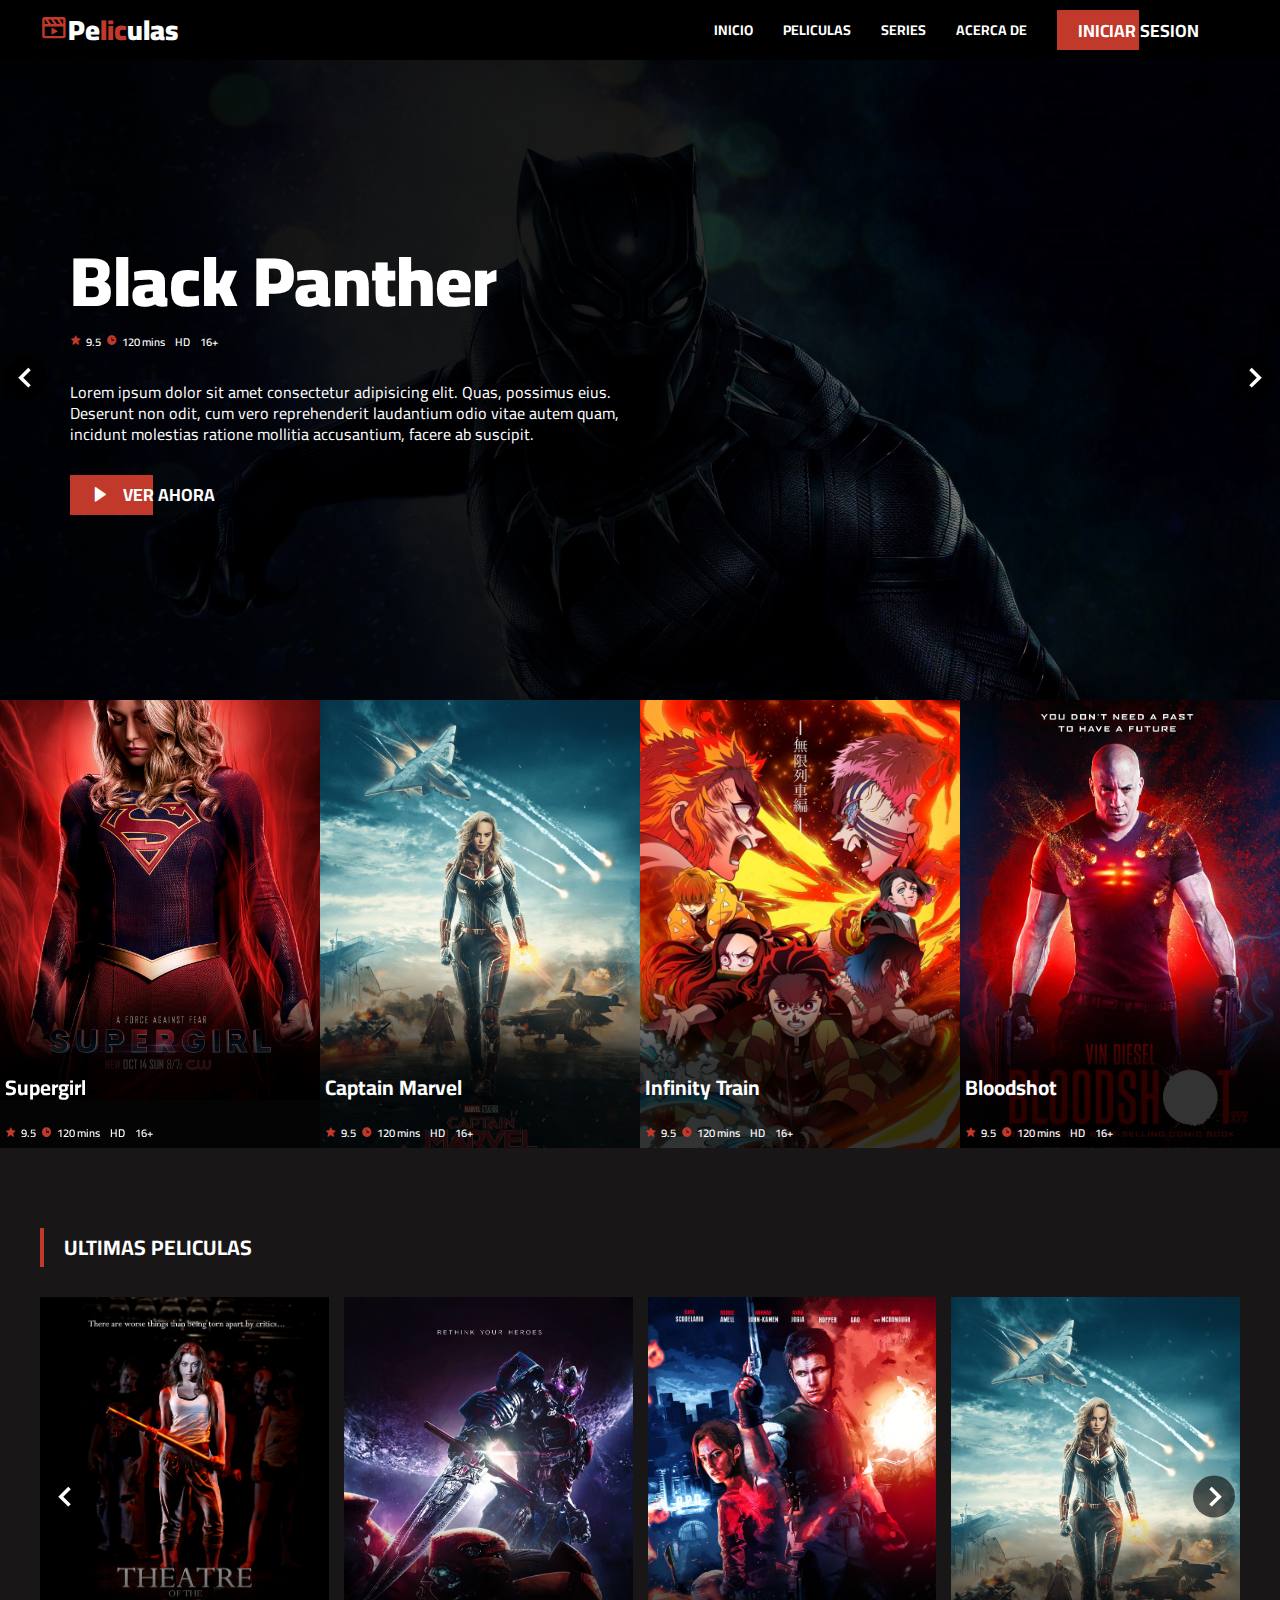
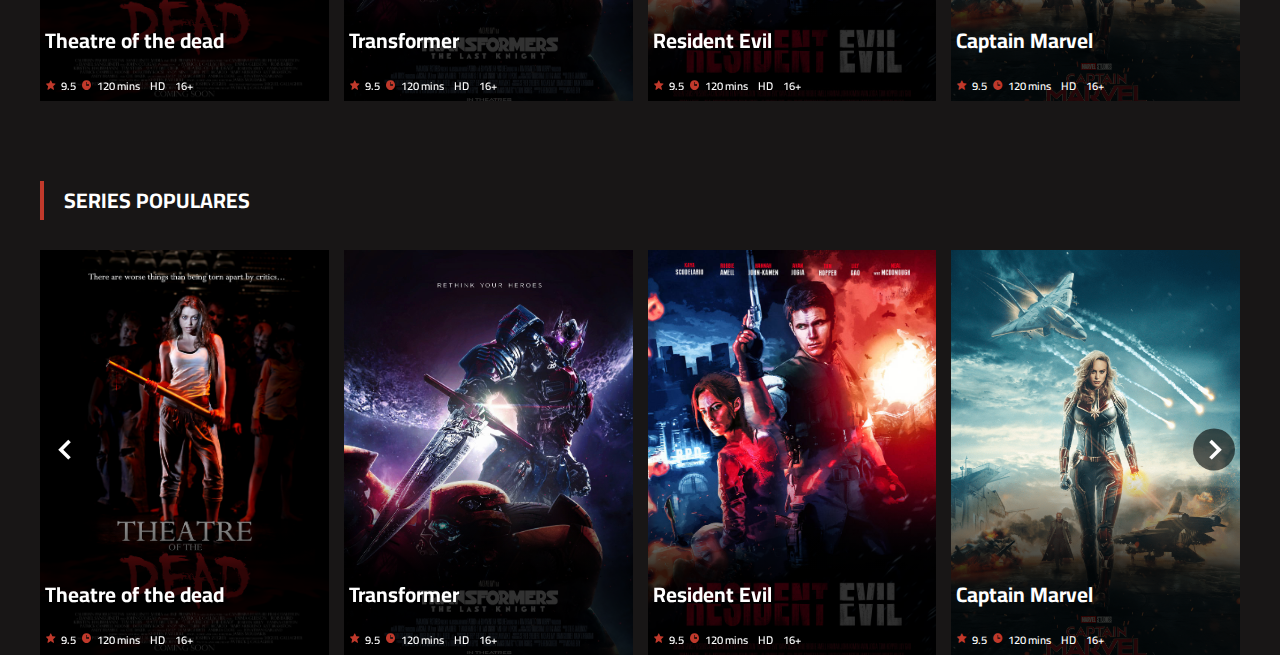
==== index.html @ f240a7e7 "Add files via upload" ====
<!DOCTYPE html>
<html lang="en">

<head>
    <meta charset="UTF-8">
    <meta http-equiv="X-UA-Compatible" content="IE=edge">
    <meta name="viewport" content="width=device-width, initial-scale=1.0">
    <title>
        Peliculas
    </title>
    <!-- GOOGLE FONTS -->
    <link rel="preconnect" href="https://fonts.gstatic.com">
    <link href="https://fonts.googleapis.com/css2?family=Cairo:wght@200;300;400;600;700;900&display=swap"
        rel="stylesheet">
    <!-- OWL CAROUSEL -->
    <link rel="stylesheet" href="https://cdnjs.cloudflare.com/ajax/libs/OwlCarousel2/2.3.4/assets/owl.carousel.min.css"
        integrity="sha512-tS3S5qG0BlhnQROyJXvNjeEM4UpMXHrQfTGmbQ1gKmelCxlSEBUaxhRBj/EFTzpbP4RVSrpEikbmdJobCvhE3g=="
        crossorigin="anonymous" />
    <!-- BOX ICONS -->
    <link href='https://unpkg.com/boxicons@2.0.7/css/boxicons.min.css' rel='stylesheet'>
    <!-- APP CSS -->
    <link rel="stylesheet" href="./css/grid.css">
    <link rel="stylesheet" href="./css/app.css">
</head>

<body>

    <!-- NAV -->
    <div class="nav-wrapper">
        <div class="container">
            <div class="nav">
                <a href="#" class="logo">
                    <i class='bx bx-movie-play bx-tada main-color'></i>Pe<span class="main-color">lic</span>ulas
                </a>
                <ul class="nav-menu" id="nav-menu">
                    <li><a href="#">Inicio</a></li>
                    <li><a href="#">Peliculas</a></li>
                    <li><a href="#">Series</a></li>
                    <li><a href="#">Acerca de</a></li>
                    <li>
                        <a href="./main.html" class="btn btn-hover">
                            <span>Iniciar sesion</span>
                        </a>
                    </li>
                </ul>
                <!-- MOBILE MENU TOGGLE -->
                <div class="hamburger-menu" id="hamburger-menu">
                    <div class="hamburger"></div>
                </div>
            </div>
        </div>
    </div>
    <!-- END NAV -->

    <!-- HERO SECTION -->
    <div class="hero-section">
        <!-- HERO SLIDE -->
        <div class="hero-slide">
            <div class="owl-carousel carousel-nav-center" id="hero-carousel">
                <!-- SLIDE ITEM -->
                <div class="hero-slide-item">
                    <img src="./images/black-banner.png" alt="">
                    <div class="overlay"></div>
                    <div class="hero-slide-item-content">
                        <div class="item-content-wraper">
                            <div class="item-content-title top-down">
                                Black Panther
                            </div>
                            <div class="movie-infos top-down delay-2">
                                <div class="movie-info">
                                    <i class="bx bxs-star"></i>
                                    <span>9.5</span>
                                </div>
                                <div class="movie-info">
                                    <i class="bx bxs-time"></i>
                                    <span>120 mins</span>
                                </div>
                                <div class="movie-info">
                                    <span>HD</span>
                                </div>
                                <div class="movie-info">
                                    <span>16+</span>
                                </div>
                            </div>
                            <div class="item-content-description top-down delay-4">
                                Lorem ipsum dolor sit amet consectetur adipisicing elit. Quas, possimus eius. Deserunt
                                non odit, cum vero reprehenderit laudantium odio vitae autem quam, incidunt molestias
                                ratione mollitia accusantium, facere ab suscipit.
                            </div>
                            <div class="item-action top-down delay-6">
                                <a href="#" class="btn btn-hover">
                                    <i class="bx bxs-right-arrow"></i>
                                    <span>Ver ahora</span>
                                </a>
                            </div>
                        </div>
                    </div>
                </div>
                <!-- END SLIDE ITEM -->
                <!-- SLIDE ITEM -->
                <div class="hero-slide-item">
                    <img src="./images/supergirl-banner.jpg" alt="">
                    <div class="overlay"></div>
                    <div class="hero-slide-item-content">
                        <div class="item-content-wraper">
                            <div class="item-content-title top-down">
                                Supergirl
                            </div>
                            <div class="movie-infos top-down delay-2">
                                <div class="movie-info">
                                    <i class="bx bxs-star"></i>
                                    <span>9.5</span>
                                </div>
                                <div class="movie-info">
                                    <i class="bx bxs-time"></i>
                                    <span>120 mins</span>
                                </div>
                                <div class="movie-info">
                                    <span>HD</span>
                                </div>
                                <div class="movie-info">
                                    <span>16+</span>
                                </div>
                            </div>
                            <div class="item-content-description top-down delay-4">
                                Lorem ipsum dolor sit amet consectetur adipisicing elit. Quas, possimus eius. Deserunt
                                non odit, cum vero reprehenderit laudantium odio vitae autem quam, incidunt molestias
                                ratione mollitia accusantium, facere ab suscipit.
                            </div>
                            <div class="item-action top-down delay-6">
                                <a href="#" class="btn btn-hover">
                                    <i class="bx bxs-right-arrow"></i>
                                    <span>Watch now</span>
                                </a>
                            </div>
                        </div>
                    </div>
                </div>
                <!-- END SLIDE ITEM -->
                <!-- SLIDE ITEM -->
                <div class="hero-slide-item">
                    <img src="./images/wanda-banner.jpg" alt="">
                    <div class="overlay"></div>
                    <div class="hero-slide-item-content">
                        <div class="item-content-wraper">
                            <div class="item-content-title top-down">
                                Wanda Vision
                            </div>
                            <div class="movie-infos top-down delay-2">
                                <div class="movie-info">
                                    <i class="bx bxs-star"></i>
                                    <span>9.5</span>
                                </div>
                                <div class="movie-info">
                                    <i class="bx bxs-time"></i>
                                    <span>120 mins</span>
                                </div>
                                <div class="movie-info">
                                    <span>HD</span>
                                </div>
                                <div class="movie-info">
                                    <span>16+</span>
                                </div>
                            </div>
                            <div class="item-content-description top-down delay-4">
                                Lorem ipsum dolor sit amet consectetur adipisicing elit. Quas, possimus eius. Deserunt
                                non odit, cum vero reprehenderit laudantium odio vitae autem quam, incidunt molestias
                                ratione mollitia accusantium, facere ab suscipit.
                            </div>
                            <div class="item-action top-down delay-6">
                                <a href="#" class="btn btn-hover">
                                    <i class="bx bxs-right-arrow"></i>
                                    <span>Watch now</span>
                                </a>
                            </div>
                        </div>
                    </div>
                </div>
                <!-- END SLIDE ITEM -->
            </div>
        </div>
        <!-- END HERO SLIDE -->
        <!-- TOP MOVIES SLIDE -->
        <div class="top-movies-slide">
            <div class="owl-carousel" id="top-movies-slide">
                <!-- MOVIE ITEM -->
                <div class="movie-item">
                    <img src="./images/series/supergirl.jpg" alt="">
                    <div class="movie-item-content">
                        <div class="movie-item-title">
                            Supergirl
                        </div>
                        <div class="movie-infos">
                            <div class="movie-info">
                                <i class="bx bxs-star"></i>
                                <span>9.5</span>
                            </div>
                            <div class="movie-info">
                                <i class="bx bxs-time"></i>
                                <span>120 mins</span>
                            </div>
                            <div class="movie-info">
                                <span>HD</span>
                            </div>
                            <div class="movie-info">
                                <span>16+</span>
                            </div>
                        </div>
                    </div>
                </div>
                <!-- END MOVIE ITEM -->
                <!-- MOVIE ITEM -->
                <div class="movie-item">
                    <img src="./images/movies/captain-marvel.png" alt="">
                    <div class="movie-item-content">
                        <div class="movie-item-title">
                            Captain Marvel
                        </div>
                        <div class="movie-infos">
                            <div class="movie-info">
                                <i class="bx bxs-star"></i>
                                <span>9.5</span>
                            </div>
                            <div class="movie-info">
                                <i class="bx bxs-time"></i>
                                <span>120 mins</span>
                            </div>
                            <div class="movie-info">
                                <span>HD</span>
                            </div>
                            <div class="movie-info">
                                <span>16+</span>
                            </div>
                        </div>
                    </div>
                </div>
                <!-- END MOVIE ITEM -->
                <!-- MOVIE ITEM -->
                <div class="movie-item">
                    <img src="./images/cartoons/demon-slayer.jpg" alt="">
                    <div class="movie-item-content">
                        <div class="movie-item-title">
                            Infinity Train
                        </div>
                        <div class="movie-infos">
                            <div class="movie-info">
                                <i class="bx bxs-star"></i>
                                <span>9.5</span>
                            </div>
                            <div class="movie-info">
                                <i class="bx bxs-time"></i>
                                <span>120 mins</span>
                            </div>
                            <div class="movie-info">
                                <span>HD</span>
                            </div>
                            <div class="movie-info">
                                <span>16+</span>
                            </div>
                        </div>
                    </div>
                </div>
                <!-- END MOVIE ITEM -->
                <!-- MOVIE ITEM -->
                <div class="movie-item">
                    <img src="./images/movies/blood-shot.jpg" alt="">
                    <div class="movie-item-content">
                        <div class="movie-item-title">
                            Bloodshot
                        </div>
                        <div class="movie-infos">
                            <div class="movie-info">
                                <i class="bx bxs-star"></i>
                                <span>9.5</span>
                            </div>
                            <div class="movie-info">
                                <i class="bx bxs-time"></i>
                                <span>120 mins</span>
                            </div>
                            <div class="movie-info">
                                <span>HD</span>
                            </div>
                            <div class="movie-info">
                                <span>16+</span>
                            </div>
                        </div>
                    </div>
                </div>
                <!-- END MOVIE ITEM -->
                <!-- MOVIE ITEM -->
                <div class="movie-item">
                    <img src="./images/series/wanda.png" alt="">
                    <div class="movie-item-content">
                        <div class="movie-item-title">
                            Wanda Vision
                        </div>
                        <div class="movie-infos">
                            <div class="movie-info">
                                <i class="bx bxs-star"></i>
                                <span>9.5</span>
                            </div>
                            <div class="movie-info">
                                <i class="bx bxs-time"></i>
                                <span>120 mins</span>
                            </div>
                            <div class="movie-info">
                                <span>HD</span>
                            </div>
                            <div class="movie-info">
                                <span>16+</span>
                            </div>
                        </div>
                    </div>
                </div>
                <!-- END MOVIE ITEM -->
                <!-- MOVIE ITEM -->
                <div class="movie-item">
                    <img src="./images/movies/bat-man.jpg" alt="">
                    <div class="movie-item-content">
                        <div class="movie-item-title">
                            The Dark Knight
                        </div>
                        <div class="movie-infos">
                            <div class="movie-info">
                                <i class="bx bxs-star"></i>
                                <span>9.5</span>
                            </div>
                            <div class="movie-info">
                                <i class="bx bxs-time"></i>
                                <span>120 mins</span>
                            </div>
                            <div class="movie-info">
                                <span>HD</span>
                            </div>
                            <div class="movie-info">
                                <span>16+</span>
                            </div>
                        </div>
                    </div>
                </div>
                <!-- END MOVIE ITEM -->
            </div>
        </div>
        <!-- END TOP MOVIES SLIDE -->
    </div>
    <!-- END HERO SECTION -->

    <!-- LATEST MOVIES SECTION -->
    <div class="section">
        <div class="container">
            <div class="section-header">
                Ultimas Peliculas
            </div>
            <div class="movies-slide carousel-nav-center owl-carousel">
                <!-- MOVIE ITEM -->
                <a href="#" class="movie-item">
                    <img src="./images/movies/theatre-dead.jpg" alt="">
                    <div class="movie-item-content">
                        <div class="movie-item-title">
                            Theatre of the dead
                        </div>
                        <div class="movie-infos">
                            <div class="movie-info">
                                <i class="bx bxs-star"></i>
                                <span>9.5</span>
                            </div>
                            <div class="movie-info">
                                <i class="bx bxs-time"></i>
                                <span>120 mins</span>
                            </div>
                            <div class="movie-info">
                                <span>HD</span>
                            </div>
                            <div class="movie-info">
                                <span>16+</span>
                            </div>
                        </div>
                    </div>
                </a>
                <!-- END MOVIE ITEM -->
                <!-- MOVIE ITEM -->
                <a href="#" class="movie-item">
                    <img src="./images/movies/transformer.jpg" alt="">
                    <div class="movie-item-content">
                        <div class="movie-item-title">
                            Transformer
                        </div>
                        <div class="movie-infos">
                            <div class="movie-info">
                                <i class="bx bxs-star"></i>
                                <span>9.5</span>
                            </div>
                            <div class="movie-info">
                                <i class="bx bxs-time"></i>
                                <span>120 mins</span>
                            </div>
                            <div class="movie-info">
                                <span>HD</span>
                            </div>
                            <div class="movie-info">
                                <span>16+</span>
                            </div>
                        </div>
                    </div>
                </a>
                <!-- END MOVIE ITEM -->
                <!-- MOVIE ITEM -->
                <a href="#" class="movie-item">
                    <img src="./images/movies/resident-evil.jpg" alt="">
                    <div class="movie-item-content">
                        <div class="movie-item-title">
                            Resident Evil
                        </div>
                        <div class="movie-infos">
                            <div class="movie-info">
                                <i class="bx bxs-star"></i>
                                <span>9.5</span>
                            </div>
                            <div class="movie-info">
                                <i class="bx bxs-time"></i>
                                <span>120 mins</span>
                            </div>
                            <div class="movie-info">
                                <span>HD</span>
                            </div>
                            <div class="movie-info">
                                <span>16+</span>
                            </div>
                        </div>
                    </div>
                </a>
                <!-- END MOVIE ITEM -->
                <!-- MOVIE ITEM -->
                <a href="#" class="movie-item">
                    <img src="./images/movies/captain-marvel.png" alt="">
                    <div class="movie-item-content">
                        <div class="movie-item-title">
                            Captain Marvel
                        </div>
                        <div class="movie-infos">
                            <div class="movie-info">
                                <i class="bx bxs-star"></i>
                                <span>9.5</span>
                            </div>
                            <div class="movie-info">
                                <i class="bx bxs-time"></i>
                                <span>120 mins</span>
                            </div>
                            <div class="movie-info">
                                <span>HD</span>
                            </div>
                            <div class="movie-info">
                                <span>16+</span>
                            </div>
                        </div>
                    </div>
                </a>
                <!-- END MOVIE ITEM -->
                <!-- MOVIE ITEM -->
                <a href="#" class="movie-item">
                    <img src="./images/movies/" alt="">
                    <div class="movie-item-content">
                        <div class="movie-item-title">
                            Hunter Killer
                        </div>
                        <div class="movie-infos">
                            <div class="movie-info">
                                <i class="bx bxs-star"></i>
                                <span>9.5</span>
                            </div>
                            <div class="movie-info">
                                <i class="bx bxs-time"></i>
                                <span>120 mins</span>
                            </div>
                            <div class="movie-info">
                                <span>HD</span>
                            </div>
                            <div class="movie-info">
                                <span>16+</span>
                            </div>
                        </div>
                    </div>
                </a>
                <!-- END MOVIE ITEM -->
                <!-- MOVIE ITEM -->
                <a href="#" class="movie-item">
                    <img src="./images/cartoons/demon-slayer.jpg" alt="">
                    <div class="movie-item-content">
                        <div class="movie-item-title">
                            Infinity Train
                        </div>
                        <div class="movie-infos">
                            <div class="movie-info">
                                <i class="bx bxs-star"></i>
                                <span>9.5</span>
                            </div>
                            <div class="movie-info">
                                <i class="bx bxs-time"></i>
                                <span>120 mins</span>
                            </div>
                            <div class="movie-info">
                                <span>HD</span>
                            </div>
                            <div class="movie-info">
                                <span>16+</span>
                            </div>
                        </div>
                    </div>
                </a>
                <!-- END MOVIE ITEM -->
                <!-- MOVIE ITEM -->
                <a href="#" class="movie-item">
                    <img src="./images/movies/call.jpg" alt="">
                    <div class="movie-item-content">
                        <div class="movie-item-title">
                            Call
                        </div>
                        <div class="movie-infos">
                            <div class="movie-info">
                                <i class="bx bxs-star"></i>
                                <span>9.5</span>
                            </div>
                            <div class="movie-info">
                                <i class="bx bxs-time"></i>
                                <span>120 mins</span>
                            </div>
                            <div class="movie-info">
                                <span>HD</span>
                            </div>
                            <div class="movie-info">
                                <span>16+</span>
                            </div>
                        </div>
                    </div>
                </a>
                <!-- END MOVIE ITEM -->
            </div>
        </div>
    </div>
    <!-- END LATEST MOVIES SECTION -->

    <!-- LATEST MOVIES SECTION -->
    <div class="section">
        <div class="container">
            <div class="section-header">
                Series populares
            </div>
            <div class="movies-slide carousel-nav-center owl-carousel">
                <!-- MOVIE ITEM -->
                <a href="#" class="movie-item">
                    <img src="./images/movies/theatre-dead.jpg" alt="">
                    <div class="movie-item-content">
                        <div class="movie-item-title">
                            Theatre of the dead
                        </div>
                        <div class="movie-infos">
                            <div class="movie-info">
                                <i class="bx bxs-star"></i>
                                <span>9.5</span>
                            </div>
                            <div class="movie-info">
                                <i class="bx bxs-time"></i>
                                <span>120 mins</span>
                            </div>
                            <div class="movie-info">
                                <span>HD</span>
                            </div>
                            <div class="movie-info">
                                <span>16+</span>
                            </div>
                        </div>
                    </div>
                </a>
                <!-- END MOVIE ITEM -->
                <!-- MOVIE ITEM -->
                <a href="#" class="movie-item">
                    <img src="./images/movies/transformer.jpg" alt="">
                    <div class="movie-item-content">
                        <div class="movie-item-title">
                            Transformer
                        </div>
                        <div class="movie-infos">
                            <div class="movie-info">
                                <i class="bx bxs-star"></i>
                                <span>9.5</span>
                            </div>
                            <div class="movie-info">
                                <i class="bx bxs-time"></i>
                                <span>120 mins</span>
                            </div>
                            <div class="movie-info">
                                <span>HD</span>
                            </div>
                            <div class="movie-info">
                                <span>16+</span>
                            </div>
                        </div>
                    </div>
                </a>
                <!-- END MOVIE ITEM -->
                <!-- MOVIE ITEM -->
                <a href="#" class="movie-item">
                    <img src="./images/movies/resident-evil.jpg" alt="">
                    <div class="movie-item-content">
                        <div class="movie-item-title">
                            Resident Evil
                        </div>
                        <div class="movie-infos">
                            <div class="movie-info">
                                <i class="bx bxs-star"></i>
                                <span>9.5</span>
                            </div>
                            <div class="movie-info">
                                <i class="bx bxs-time"></i>
                                <span>120 mins</span>
                            </div>
                            <div class="movie-info">
                                <span>HD</span>
                            </div>
                            <div class="movie-info">
                                <span>16+</span>
                            </div>
                        </div>
                    </div>
                </a>
                <!-- END MOVIE ITEM -->
                <!-- MOVIE ITEM -->
                <a href="#" class="movie-item">
                    <img src="./images/movies/captain-marvel.png" alt="">
                    <div class="movie-item-content">
                        <div class="movie-item-title">
                            Captain Marvel
                        </div>
                        <div class="movie-infos">
                            <div class="movie-info">
                                <i class="bx bxs-star"></i>
                                <span>9.5</span>
                            </div>
                            <div class="movie-info">
                                <i class="bx bxs-time"></i>
                                <span>120 mins</span>
                            </div>
                            <div class="movie-info">
                                <span>HD</span>
                            </div>
                            <div class="movie-info">
                                <span>16+</span>
                            </div>
                        </div>
                    </div>
                </a>
                <!-- END MOVIE ITEM -->
                <!-- MOVIE ITEM -->
                <a href="#" class="movie-item">
                    <img src="./images/movies/hunter-killer.jpg" alt="">
                    <div class="movie-item-content">
                        <div class="movie-item-title">
                            Hunter Killer
                        </div>
                        <div class="movie-infos">
                            <div class="movie-info">
                                <i class="bx bxs-star"></i>
                                <span>9.5</span>
                            </div>
                            <div class="movie-info">
                                <i class="bx bxs-time"></i>
                                <span>120 mins</span>
                            </div>
                            <div class="movie-info">
                                <span>HD</span>
                            </div>
                            <div class="movie-info">
                                <span>16+</span>
                            </div>
                        </div>
                    </div>
                </a>
                <!-- END MOVIE ITEM -->
                <!-- MOVIE ITEM -->
                <a href="#" class="movie-item">
                    <img src="./images/cartoons/demon-slayer.jpg" alt="">
                    <div class="movie-item-content">
                        <div class="movie-item-title">
                            Infinity Train
                        </div>
                        <div class="movie-infos">
                            <div class="movie-info">
                                <i class="bx bxs-star"></i>
                                <span>9.5</span>
                            </div>
                            <div class="movie-info">
                                <i class="bx bxs-time"></i>
                                <span>120 mins</span>
                            </div>
                            <div class="movie-info">
                                <span>HD</span>
                            </div>
                            <div class="movie-info">
                                <span>16+</span>
                            </div>
                        </div>
                    </div>
                </a>
                <!-- END MOVIE ITEM -->
                <!-- MOVIE ITEM -->
                <a href="#" class="movie-item">
                    <img src="./images/movies/call.jpg" alt="">
                    <div class="movie-item-content">
                        <div class="movie-item-title">
                            Call
                        </div>
                        <div class="movie-infos">
                            <div class="movie-info">
                                <i class="bx bxs-star"></i>
                                <span>9.5</span>
                            </div>
                            <div class="movie-info">
                                <i class="bx bxs-time"></i>
                                <span>120 mins</span>
                            </div>
                            <div class="movie-info">
                                <span>HD</span>
                            </div>
                            <div class="movie-info">
                                <span>16+</span>
                            </div>
                        </div>
                    </div>
                </a>
                <!-- END MOVIE ITEM -->
            </div>
        </div>
    </div>
    <!-- END LATEST MOVIES SECTION -->

    <!-- SCRIPT -->
    <!-- JQUERY -->
    <script src="https://code.jquery.com/jquery-3.6.0.min.js"
        integrity="sha256-/xUj+3OJU5yExlq6GSYGSHk7tPXikynS7ogEvDej/m4=" crossorigin="anonymous"></script>
    <!-- OWL CAROUSEL -->
    <script src="https://cdnjs.cloudflare.com/ajax/libs/OwlCarousel2/2.3.4/owl.carousel.min.js"
        integrity="sha512-bPs7Ae6pVvhOSiIcyUClR7/q2OAsRiovw4vAkX+zJbw3ShAeeqezq50RIIcIURq7Oa20rW2n2q+fyXBNcU9lrw=="
        crossorigin="anonymous"></script>
    <!-- APP SCRIPT -->
    <script src="./js/app.js"></script>

</body>

</html>
---- css/grid.css ----
.row {
    display: flex;
    flex-wrap: wrap;
    margin: 0 -15px;
}

[class*="col-"] {
    padding: 0 15px;
}

.col-1 {
    width: 8.33%;
}

.col-2 {
    width: 16.66%;
}

.col-3 {
    width: 25%;
}

.col-4 {
    width: 33.33%;
}

.col-5 {
    width: 41.66%;
}

.col-6 {
    width: 50%;
}

.col-7 {
    width: 58.33%;
}

.col-8 {
    width: 66.66%;
}

.col-9 {
    width: 75%;
}

.col-10 {
    width: 83.33%;
}

.col-11 {
    width: 91.66%;
}

.col-12 {
    width: 100%;
}

/* MEDIUM SCREEN */

@media only screen and (max-width: 1280px) {
    .col-md-1 {
        width: 8.33%;
    }

    .col-md-2 {
        width: 16.66%;
    }

    .col-md-3 {
        width: 25%;
    }

    .col-md-4 {
        width: 33.33%;
    }

    .col-md-5 {
        width: 41.66%;
    }

    .col-md-6 {
        width: 50%;
    }

    .col-md-7 {
        width: 58.33%;
    }

    .col-md-8 {
        width: 66.66%;
    }

    .col-md-9 {
        width: 75%;
    }

    .col-md-10 {
        width: 83.33%;
    }

    .col-md-11 {
        width: 91.66%;
    }

    .col-md-12 {
        width: 100%;
    }
}

/* SMALL SCREEN */

@media only screen and (max-width: 850px) {
    .col-sm-1 {
        width: 8.33%;
    }

    .col-sm-2 {
        width: 16.66%;
    }

    .col-sm-3 {
        width: 25%;
    }

    .col-sm-4 {
        width: 33.33%;
    }

    .col-sm-5 {
        width: 41.66%;
    }

    .col-sm-6 {
        width: 50%;
    }

    .col-sm-7 {
        width: 58.33%;
    }

    .col-sm-8 {
        width: 66.66%;
    }

    .col-sm-9 {
        width: 75%;
    }

    .col-sm-10 {
        width: 83.33%;
    }

    .col-sm-11 {
        width: 91.66%;
    }

    .col-sm-12 {
        width: 100%;
    }
}
---- css/app.css ----
:root {
    --main-color: #c0392b;
    --body-bg: #181616;
    --box-bg: #221f1f;
    --text-color: #ffffff;

    --nav-height: 60px;
    --space-top: 30px;
}

* {
    padding: 0;
    margin: 0;
    box-sizing: border-box;
}

html {
    font-size: 16px;
}

body {
    font-family: "Cairo", sans-serif;
    background-color: var(--body-bg);
    color: var(--text-color);
    padding-top: var(--nav-height);
}

a {
    text-decoration: none;
    color: unset;
}

img {
    max-width: 100%;
}

.main-color {
    color: var(--main-color);
}

.container {
    max-width: 1920px;
    padding: 0 40px;
    margin: auto;
}

.overlay {
    position: absolute;
    top: 0;
    right: 0;
    bottom: 0;
    left: 0;
    background-color: rgba(0, 0, 0, 0.5);
}

.nav-wrapper {
    position: fixed;
    top: 0;
    left: 0;
    width: 100%;
    z-index: 99;
    background-color: #000000;
}

.nav {
    display: flex;
    align-items: center;
    justify-content: space-between;
    color: var(--text-color);
    height: var(--nav-height);
}

.nav a {
    color: var(--text-color);
}

.logo {
    font-size: 2rem;
    font-weight: 900;
}

.nav-menu {
    list-style-type: none;
    display: flex;
    align-items: center;
    padding: 0 20px;
}

.nav-menu li ~ li {
    margin-left: 30px;
}

.nav-menu a {
    text-transform: uppercase;
    font-weight: 700;
}

.nav-menu a:hover {
    color: var(--main-color);
}

.nav-menu a.btn:hover,
a.logo:hover,
a.movie-item:hover {
    color: unset;
}

.btn {
    color: #ffffff;
    padding: 0.25rem 1.5rem;
    text-transform: uppercase;
    font-size: 1.25rem;
    font-weight: 700;
    display: inline-flex;
    position: relative;
    align-items: center;
}

.btn-hover::before {
    z-index: 1;
    content: "";
    position: absolute;
    top: 0;
    left: 0;
    width: 50%;
    height: 100%;
    background-color: var(--main-color);
    transition: 0.3s ease-in-out;
}

.btn-hover:hover::before {
    width: 100%;
}

.btn i,
.btn span {
    z-index: 1;
}

.btn i {
    margin-right: 1rem;
}

.hamburger-menu {
    --size: 30px;
    height: var(--size);
    width: var(--size);
    cursor: pointer;
    z-index: 101;
    position: relative;
    display: none;
    align-items: center;
}

.hamburger {
    position: relative;
}

.hamburger,
.hamburger::before,
.hamburger::after {
    width: var(--size);
    height: 3px;
    border-radius: 0.5rem;
    background-color: var(--text-color);
    transition: 0.4s;
}

.hamburger::before,
.hamburger::after {
    content: "";
    position: absolute;
    left: 0;
}

.hamburger::before {
    top: -10px;
}

.hamburger::after {
    bottom: -10px;
}

.hamburger-menu.active .hamburger {
    background-color: transparent;
}

.hamburger-menu.active .hamburger::before {
    transform-origin: top left;
    transform: rotate(45deg);
    left: 6px;
}

.hamburger-menu.active .hamburger::after {
    transform-origin: bottom left;
    transform: rotate(-45deg);
    left: 6px;
}

.hero-slide-item {
    padding-top: 40%;
    position: relative;
    overflow: hidden;
}

.hero-slide-item img {
    width: 100%;
    position: absolute;
    top: 0;
    left: 0;
}

.hero-slide-item-content {
    position: absolute;
    top: 0;
    left: 0;
    width: 100%;
    height: 100%;
    color: var(--text-color);
    display: flex;
}

.item-content-wraper {
    padding-left: 5rem;
    width: 40%;
    background-color: rgba(0, 0, 0, 0.8);
    display: flex;
    flex-direction: column;
    justify-content: center;
    position: relative;
}

.item-content-wraper::before {
    content: "";
    position: absolute;
    top: 0;
    left: 100%;
    width: 50%;
    height: 100%;
    background: linear-gradient(to right, rgba(0, 0, 0, 0.8), rgba(0, 0, 0, 0));
}

.item-content-title {
    font-size: 5rem;
    line-height: 5rem;
    font-weight: 900;
}

.movie-infos {
    display: flex;
    align-items: center;
    flex-wrap: wrap;
    margin-top: calc(var(--space-top) / 2);
}

.movie-info {
    display: flex;
    align-items: center;
    font-size: 0.8rem;
    font-weight: 600;
}

.movie-info span {
    margin-left: 5px;
}

.movie-info i {
    color: var(--main-color);
}

.movie-info ~ .movie-info {
    margin-left: 5px;
}

.item-content-description {
    font-size: 1.15rem;
    margin-top: var(--space-top);
    line-height: 1.5rem;
}

.item-action {
    margin-top: var(--space-top);
}

.carousel-nav-center {
    position: relative;
}

.carousel-nav-center .owl-nav button i {
    font-size: 3rem;
}

.carousel-nav-center .owl-nav button {
    position: absolute;
    top: 50%;
    transform: translateY(-50%);
}

.carousel-nav-center .owl-nav .owl-prev {
    position: absolute;
    left: 5px;
}

.carousel-nav-center .owl-nav .owl-next {
    position: absolute;
    right: 5px;
}

.owl-nav button {
    border: none;
    outline: none;
}

.owl-nav button i {
    background-color: rgba(0, 0, 0, 0.6);
    border-radius: 50%;
}

.owl-nav button:hover i {
    color: var(--main-color);
}

.top-down {
    transform: translateY(-50px);
    visibility: hidden;
    opacity: 0;
    transition: 0.5s ease-in-out;
}

.delay-2 {
    transition-delay: 0.2s;
}

.delay-4 {
    transition-delay: 0.4s;
}

.delay-6 {
    transition-delay: 0.6s;
}

.delay-8 {
    transition-delay: 0.8s;
}

.owl-item.active .top-down {
    transform: translateY(0);
    visibility: visible;
    opacity: 1;
}

.movie-item {
    display: block;
    position: relative;
    overflow: hidden;
    padding-top: 140%;
    cursor: pointer;
}

.movie-item img {
    position: absolute;
    top: 0;
    left: 0;
    width: 100%;
    transition: transform 0.3s linear;
}

.movie-item:hover img {
    transform: scale(1.2);
}

.movie-item-content {
    position: absolute;
    bottom: 0;
    left: 0;
    width: 100%;
    padding: 5px;
    background-color: rgba(0, 0, 0, 0.8);
}

.movie-item-content::before {
    content: "";
    position: absolute;
    bottom: 100%;
    left: 0;
    width: 100%;
    height: 100px;
    background: linear-gradient(to top, rgba(0, 0, 0, 0.8), rgba(0, 0, 0, 0));
}

.movie-item-title {
    color: var(--text-color);
    font-size: 1.5rem;
    position: relative;
    font-weight: 700;
}

.section {
    padding-top: 80px;
}

.section-header {
    margin-bottom: 30px;
    padding-left: 20px;
    text-transform: uppercase;
    font-size: 1.5rem;
    font-weight: 700;
    border-left: 4px solid var(--main-color);
    display: flex;
    align-items: center;
}

.pricing-header {
    margin-bottom: 30px;
    text-align: center;
    font-size: 2rem;
    font-weight: 700;
    text-transform: uppercase;
}

.pricing-box {
    padding: 50px;
    margin: 15px 0;
    background-color: var(--box-bg);
    border-top: 5px solid transparent;
    transition: transform 0.3s ease-in-out;
}

.pricing-box:hover {
    transform: translateY(-20px);
}

.pricing-box.hightlight {
    border-top: 5px solid var(--main-color);
}

.pricing-box-header {
    display: flex;
    align-items: center;
    justify-content: space-between;
    font-size: 1.5rem;
}

.pricing-price {
    font-weight: 700;
}

.pricing-price span {
    font-size: 1rem;
}

.pricing-box-content {
    text-align: center;
    margin-top: 60px;
    font-size: 1.25rem;
}

.pricing-box-action {
    text-align: center;
    margin-top: 60px;
}

footer.section {
    margin-top: 80px;
    padding-bottom: 80px;
    position: relative;
    background-color: var(--box-bg);
}

footer a:hover {
    color: var(--main-color);
}

footer a.logo {
    margin-top: -2.5rem;
    display: block;
}

footer a.logo:hover {
    color: unset;
}

.social-list {
    display: flex;
    align-items: center;
    margin-top: 20px;
}

.social-item {
    --size: 30px;
    height: var(--size);
    width: var(--size);
    display: grid;
    place-items: center;
    border-radius: 50%;
    background-color: var(--text-color);
    color: var(--main-color);
}

.social-item:hover {
    background-color: var(--main-color);
    color: var(--text-color);
}

.social-item ~ .social-item {
    margin-left: 20px;
}

footer .content {
    margin-top: 20px;
}

.footer-menu {
    list-style-type: none;
}

.footer-menu a {
    display: inline-block;
    transition: transform 0.2s ease-in-out;
}

.footer-menu a:hover {
    transform: translateX(5px);
}

.copyright {
    padding: 10px;
    border-top: 1px solid var(--body-bg);
    background-color: var(--box-bg);
    text-align: center;
}

/* RESPONSIVE */

@media only screen and (max-width: 1280px) {
    html {
        font-size: 14px;
    }

    .hero-slide-item {
        padding-top: 50%;
    }

    .item-content-wraper {
        width: 50%;
    }
}

@media only screen and (max-width: 850px) {
    html {
        font-size: 12px;
    }

    .container {
        padding: 0 15px;
    }

    .hero-slide-item {
        height: max-content;
        padding-top: unset;
    }

    .item-content-wraper {
        width: 100%;
        height: 100%;
        padding-bottom: 20px;
        padding-right: 5rem;
        background-color: rgba(0, 0, 0, 0.2);
    }

    .hero-slide-item-content {
        position: relative;
    }

    .hero-slide-item img {
        height: 100%;
    }

    .item-content-title {
        font-size: 3rem;
    }

    .hamburger-menu {
        display: grid;
    }

    .nav-menu {
        /* display: none; */
        position: absolute;
        top: 100%;
        left: -100%;
        background-color: #000000;
        flex-direction: column;
        width: 80%;
        height: 100vh;
        padding: 20px;
        transition: 0.3s ease-in-out;
    }

    .nav-menu li {
        margin: 10px 30px;
    }

    .nav-menu.active {
        left: 0;
    }
}
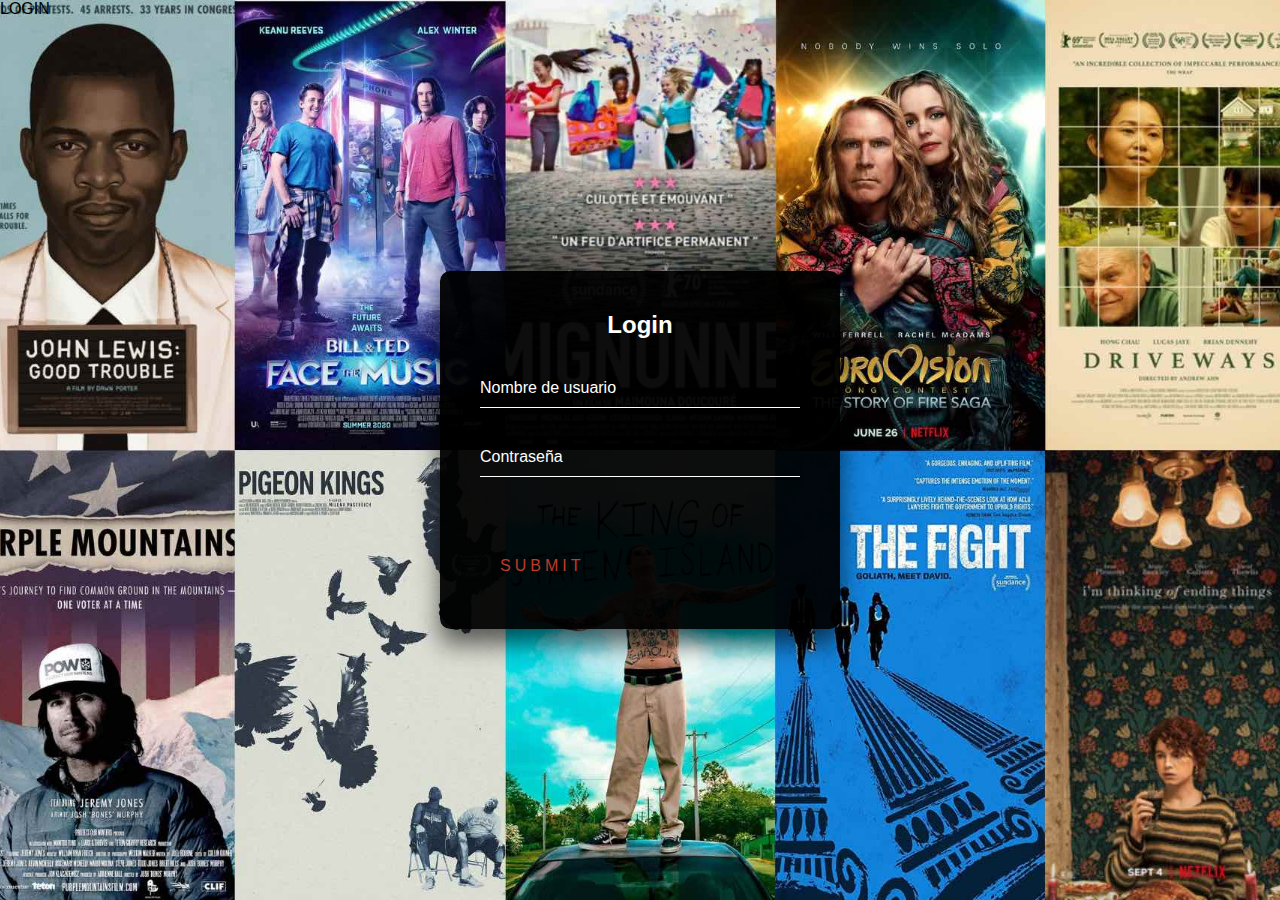
==== commit 0c0c6e36: "Renaming main and index" ====
--- a/index.html
+++ b/index.html
@@ -1,749 +1,40 @@
-<!DOCTYPE html>
-<html lang="en">
-
-<head>
-    <meta charset="UTF-8">
-    <meta http-equiv="X-UA-Compatible" content="IE=edge">
-    <meta name="viewport" content="width=device-width, initial-scale=1.0">
-    <title>
-        Peliculas
-    </title>
-    <!-- GOOGLE FONTS -->
-    <link rel="preconnect" href="https://fonts.gstatic.com">
-    <link href="https://fonts.googleapis.com/css2?family=Cairo:wght@200;300;400;600;700;900&display=swap"
-        rel="stylesheet">
-    <!-- OWL CAROUSEL -->
-    <link rel="stylesheet" href="https://cdnjs.cloudflare.com/ajax/libs/OwlCarousel2/2.3.4/assets/owl.carousel.min.css"
-        integrity="sha512-tS3S5qG0BlhnQROyJXvNjeEM4UpMXHrQfTGmbQ1gKmelCxlSEBUaxhRBj/EFTzpbP4RVSrpEikbmdJobCvhE3g=="
-        crossorigin="anonymous" />
-    <!-- BOX ICONS -->
-    <link href='https://unpkg.com/boxicons@2.0.7/css/boxicons.min.css' rel='stylesheet'>
-    <!-- APP CSS -->
-    <link rel="stylesheet" href="./css/grid.css">
-    <link rel="stylesheet" href="./css/app.css">
-</head>
-
-<body>
-
-    <!-- NAV -->
-    <div class="nav-wrapper">
-        <div class="container">
-            <div class="nav">
-                <a href="#" class="logo">
-                    <i class='bx bx-movie-play bx-tada main-color'></i>Pe<span class="main-color">lic</span>ulas
-                </a>
-                <ul class="nav-menu" id="nav-menu">
-                    <li><a href="#">Inicio</a></li>
-                    <li><a href="#">Peliculas</a></li>
-                    <li><a href="#">Series</a></li>
-                    <li><a href="#">Acerca de</a></li>
-                    <li>
-                        <a href="./main.html" class="btn btn-hover">
-                            <span>Iniciar sesion</span>
-                        </a>
-                    </li>
-                </ul>
-                <!-- MOBILE MENU TOGGLE -->
-                <div class="hamburger-menu" id="hamburger-menu">
-                    <div class="hamburger"></div>
-                </div>
-            </div>
-        </div>
-    </div>
-    <!-- END NAV -->
-
-    <!-- HERO SECTION -->
-    <div class="hero-section">
-        <!-- HERO SLIDE -->
-        <div class="hero-slide">
-            <div class="owl-carousel carousel-nav-center" id="hero-carousel">
-                <!-- SLIDE ITEM -->
-                <div class="hero-slide-item">
-                    <img src="./images/black-banner.png" alt="">
-                    <div class="overlay"></div>
-                    <div class="hero-slide-item-content">
-                        <div class="item-content-wraper">
-                            <div class="item-content-title top-down">
-                                Black Panther
-                            </div>
-                            <div class="movie-infos top-down delay-2">
-                                <div class="movie-info">
-                                    <i class="bx bxs-star"></i>
-                                    <span>9.5</span>
-                                </div>
-                                <div class="movie-info">
-                                    <i class="bx bxs-time"></i>
-                                    <span>120 mins</span>
-                                </div>
-                                <div class="movie-info">
-                                    <span>HD</span>
-                                </div>
-                                <div class="movie-info">
-                                    <span>16+</span>
-                                </div>
-                            </div>
-                            <div class="item-content-description top-down delay-4">
-                                Lorem ipsum dolor sit amet consectetur adipisicing elit. Quas, possimus eius. Deserunt
-                                non odit, cum vero reprehenderit laudantium odio vitae autem quam, incidunt molestias
-                                ratione mollitia accusantium, facere ab suscipit.
-                            </div>
-                            <div class="item-action top-down delay-6">
-                                <a href="#" class="btn btn-hover">
-                                    <i class="bx bxs-right-arrow"></i>
-                                    <span>Ver ahora</span>
-                                </a>
-                            </div>
-                        </div>
-                    </div>
-                </div>
-                <!-- END SLIDE ITEM -->
-                <!-- SLIDE ITEM -->
-                <div class="hero-slide-item">
-                    <img src="./images/supergirl-banner.jpg" alt="">
-                    <div class="overlay"></div>
-                    <div class="hero-slide-item-content">
-                        <div class="item-content-wraper">
-                            <div class="item-content-title top-down">
-                                Supergirl
-                            </div>
-                            <div class="movie-infos top-down delay-2">
-                                <div class="movie-info">
-                                    <i class="bx bxs-star"></i>
-                                    <span>9.5</span>
-                                </div>
-                                <div class="movie-info">
-                                    <i class="bx bxs-time"></i>
-                                    <span>120 mins</span>
-                                </div>
-                                <div class="movie-info">
-                                    <span>HD</span>
-                                </div>
-                                <div class="movie-info">
-                                    <span>16+</span>
-                                </div>
-                            </div>
-                            <div class="item-content-description top-down delay-4">
-                                Lorem ipsum dolor sit amet consectetur adipisicing elit. Quas, possimus eius. Deserunt
-                                non odit, cum vero reprehenderit laudantium odio vitae autem quam, incidunt molestias
-                                ratione mollitia accusantium, facere ab suscipit.
-                            </div>
-                            <div class="item-action top-down delay-6">
-                                <a href="#" class="btn btn-hover">
-                                    <i class="bx bxs-right-arrow"></i>
-                                    <span>Watch now</span>
-                                </a>
-                            </div>
-                        </div>
-                    </div>
-                </div>
-                <!-- END SLIDE ITEM -->
-                <!-- SLIDE ITEM -->
-                <div class="hero-slide-item">
-                    <img src="./images/wanda-banner.jpg" alt="">
-                    <div class="overlay"></div>
-                    <div class="hero-slide-item-content">
-                        <div class="item-content-wraper">
-                            <div class="item-content-title top-down">
-                                Wanda Vision
-                            </div>
-                            <div class="movie-infos top-down delay-2">
-                                <div class="movie-info">
-                                    <i class="bx bxs-star"></i>
-                                    <span>9.5</span>
-                                </div>
-                                <div class="movie-info">
-                                    <i class="bx bxs-time"></i>
-                                    <span>120 mins</span>
-                                </div>
-                                <div class="movie-info">
-                                    <span>HD</span>
-                                </div>
-                                <div class="movie-info">
-                                    <span>16+</span>
-                                </div>
-                            </div>
-                            <div class="item-content-description top-down delay-4">
-                                Lorem ipsum dolor sit amet consectetur adipisicing elit. Quas, possimus eius. Deserunt
-                                non odit, cum vero reprehenderit laudantium odio vitae autem quam, incidunt molestias
-                                ratione mollitia accusantium, facere ab suscipit.
-                            </div>
-                            <div class="item-action top-down delay-6">
-                                <a href="#" class="btn btn-hover">
-                                    <i class="bx bxs-right-arrow"></i>
-                                    <span>Watch now</span>
-                                </a>
-                            </div>
-                        </div>
-                    </div>
-                </div>
-                <!-- END SLIDE ITEM -->
-            </div>
-        </div>
-        <!-- END HERO SLIDE -->
-        <!-- TOP MOVIES SLIDE -->
-        <div class="top-movies-slide">
-            <div class="owl-carousel" id="top-movies-slide">
-                <!-- MOVIE ITEM -->
-                <div class="movie-item">
-                    <img src="./images/series/supergirl.jpg" alt="">
-                    <div class="movie-item-content">
-                        <div class="movie-item-title">
-                            Supergirl
-                        </div>
-                        <div class="movie-infos">
-                            <div class="movie-info">
-                                <i class="bx bxs-star"></i>
-                                <span>9.5</span>
-                            </div>
-                            <div class="movie-info">
-                                <i class="bx bxs-time"></i>
-                                <span>120 mins</span>
-                            </div>
-                            <div class="movie-info">
-                                <span>HD</span>
-                            </div>
-                            <div class="movie-info">
-                                <span>16+</span>
-                            </div>
-                        </div>
-                    </div>
-                </div>
-                <!-- END MOVIE ITEM -->
-                <!-- MOVIE ITEM -->
-                <div class="movie-item">
-                    <img src="./images/movies/captain-marvel.png" alt="">
-                    <div class="movie-item-content">
-                        <div class="movie-item-title">
-                            Captain Marvel
-                        </div>
-                        <div class="movie-infos">
-                            <div class="movie-info">
-                                <i class="bx bxs-star"></i>
-                                <span>9.5</span>
-                            </div>
-                            <div class="movie-info">
-                                <i class="bx bxs-time"></i>
-                                <span>120 mins</span>
-                            </div>
-                            <div class="movie-info">
-                                <span>HD</span>
-                            </div>
-                            <div class="movie-info">
-                                <span>16+</span>
-                            </div>
-                        </div>
-                    </div>
-                </div>
-                <!-- END MOVIE ITEM -->
-                <!-- MOVIE ITEM -->
-                <div class="movie-item">
-                    <img src="./images/cartoons/demon-slayer.jpg" alt="">
-                    <div class="movie-item-content">
-                        <div class="movie-item-title">
-                            Infinity Train
-                        </div>
-                        <div class="movie-infos">
-                            <div class="movie-info">
-                                <i class="bx bxs-star"></i>
-                                <span>9.5</span>
-                            </div>
-                            <div class="movie-info">
-                                <i class="bx bxs-time"></i>
-                                <span>120 mins</span>
-                            </div>
-                            <div class="movie-info">
-                                <span>HD</span>
-                            </div>
-                            <div class="movie-info">
-                                <span>16+</span>
-                            </div>
-                        </div>
-                    </div>
-                </div>
-                <!-- END MOVIE ITEM -->
-                <!-- MOVIE ITEM -->
-                <div class="movie-item">
-                    <img src="./images/movies/blood-shot.jpg" alt="">
-                    <div class="movie-item-content">
-                        <div class="movie-item-title">
-                            Bloodshot
-                        </div>
-                        <div class="movie-infos">
-                            <div class="movie-info">
-                                <i class="bx bxs-star"></i>
-                                <span>9.5</span>
-                            </div>
-                            <div class="movie-info">
-                                <i class="bx bxs-time"></i>
-                                <span>120 mins</span>
-                            </div>
-                            <div class="movie-info">
-                                <span>HD</span>
-                            </div>
-                            <div class="movie-info">
-                                <span>16+</span>
-                            </div>
-                        </div>
-                    </div>
-                </div>
-                <!-- END MOVIE ITEM -->
-                <!-- MOVIE ITEM -->
-                <div class="movie-item">
-                    <img src="./images/series/wanda.png" alt="">
-                    <div class="movie-item-content">
-                        <div class="movie-item-title">
-                            Wanda Vision
-                        </div>
-                        <div class="movie-infos">
-                            <div class="movie-info">
-                                <i class="bx bxs-star"></i>
-                                <span>9.5</span>
-                            </div>
-                            <div class="movie-info">
-                                <i class="bx bxs-time"></i>
-                                <span>120 mins</span>
-                            </div>
-                            <div class="movie-info">
-                                <span>HD</span>
-                            </div>
-                            <div class="movie-info">
-                                <span>16+</span>
-                            </div>
-                        </div>
-                    </div>
-                </div>
-                <!-- END MOVIE ITEM -->
-                <!-- MOVIE ITEM -->
-                <div class="movie-item">
-                    <img src="./images/movies/bat-man.jpg" alt="">
-                    <div class="movie-item-content">
-                        <div class="movie-item-title">
-                            The Dark Knight
-                        </div>
-                        <div class="movie-infos">
-                            <div class="movie-info">
-                                <i class="bx bxs-star"></i>
-                                <span>9.5</span>
-                            </div>
-                            <div class="movie-info">
-                                <i class="bx bxs-time"></i>
-                                <span>120 mins</span>
-                            </div>
-                            <div class="movie-info">
-                                <span>HD</span>
-                            </div>
-                            <div class="movie-info">
-                                <span>16+</span>
-                            </div>
-                        </div>
-                    </div>
-                </div>
-                <!-- END MOVIE ITEM -->
-            </div>
-        </div>
-        <!-- END TOP MOVIES SLIDE -->
-    </div>
-    <!-- END HERO SECTION -->
-
-    <!-- LATEST MOVIES SECTION -->
-    <div class="section">
-        <div class="container">
-            <div class="section-header">
-                Ultimas Peliculas
-            </div>
-            <div class="movies-slide carousel-nav-center owl-carousel">
-                <!-- MOVIE ITEM -->
-                <a href="#" class="movie-item">
-                    <img src="./images/movies/theatre-dead.jpg" alt="">
-                    <div class="movie-item-content">
-                        <div class="movie-item-title">
-                            Theatre of the dead
-                        </div>
-                        <div class="movie-infos">
-                            <div class="movie-info">
-                                <i class="bx bxs-star"></i>
-                                <span>9.5</span>
-                            </div>
-                            <div class="movie-info">
-                                <i class="bx bxs-time"></i>
-                                <span>120 mins</span>
-                            </div>
-                            <div class="movie-info">
-                                <span>HD</span>
-                            </div>
-                            <div class="movie-info">
-                                <span>16+</span>
-                            </div>
-                        </div>
-                    </div>
-                </a>
-                <!-- END MOVIE ITEM -->
-                <!-- MOVIE ITEM -->
-                <a href="#" class="movie-item">
-                    <img src="./images/movies/transformer.jpg" alt="">
-                    <div class="movie-item-content">
-                        <div class="movie-item-title">
-                            Transformer
-                        </div>
-                        <div class="movie-infos">
-                            <div class="movie-info">
-                                <i class="bx bxs-star"></i>
-                                <span>9.5</span>
-                            </div>
-                            <div class="movie-info">
-                                <i class="bx bxs-time"></i>
-                                <span>120 mins</span>
-                            </div>
-                            <div class="movie-info">
-                                <span>HD</span>
-                            </div>
-                            <div class="movie-info">
-                                <span>16+</span>
-                            </div>
-                        </div>
-                    </div>
-                </a>
-                <!-- END MOVIE ITEM -->
-                <!-- MOVIE ITEM -->
-                <a href="#" class="movie-item">
-                    <img src="./images/movies/resident-evil.jpg" alt="">
-                    <div class="movie-item-content">
-                        <div class="movie-item-title">
-                            Resident Evil
-                        </div>
-                        <div class="movie-infos">
-                            <div class="movie-info">
-                                <i class="bx bxs-star"></i>
-                                <span>9.5</span>
-                            </div>
-                            <div class="movie-info">
-                                <i class="bx bxs-time"></i>
-                                <span>120 mins</span>
-                            </div>
-                            <div class="movie-info">
-                                <span>HD</span>
-                            </div>
-                            <div class="movie-info">
-                                <span>16+</span>
-                            </div>
-                        </div>
-                    </div>
-                </a>
-                <!-- END MOVIE ITEM -->
-                <!-- MOVIE ITEM -->
-                <a href="#" class="movie-item">
-                    <img src="./images/movies/captain-marvel.png" alt="">
-                    <div class="movie-item-content">
-                        <div class="movie-item-title">
-                            Captain Marvel
-                        </div>
-                        <div class="movie-infos">
-                            <div class="movie-info">
-                                <i class="bx bxs-star"></i>
-                                <span>9.5</span>
-                            </div>
-                            <div class="movie-info">
-                                <i class="bx bxs-time"></i>
-                                <span>120 mins</span>
-                            </div>
-                            <div class="movie-info">
-                                <span>HD</span>
-                            </div>
-                            <div class="movie-info">
-                                <span>16+</span>
-                            </div>
-                        </div>
-                    </div>
-                </a>
-                <!-- END MOVIE ITEM -->
-                <!-- MOVIE ITEM -->
-                <a href="#" class="movie-item">
-                    <img src="./images/movies/" alt="">
-                    <div class="movie-item-content">
-                        <div class="movie-item-title">
-                            Hunter Killer
-                        </div>
-                        <div class="movie-infos">
-                            <div class="movie-info">
-                                <i class="bx bxs-star"></i>
-                                <span>9.5</span>
-                            </div>
-                            <div class="movie-info">
-                                <i class="bx bxs-time"></i>
-                                <span>120 mins</span>
-                            </div>
-                            <div class="movie-info">
-                                <span>HD</span>
-                            </div>
-                            <div class="movie-info">
-                                <span>16+</span>
-                            </div>
-                        </div>
-                    </div>
-                </a>
-                <!-- END MOVIE ITEM -->
-                <!-- MOVIE ITEM -->
-                <a href="#" class="movie-item">
-                    <img src="./images/cartoons/demon-slayer.jpg" alt="">
-                    <div class="movie-item-content">
-                        <div class="movie-item-title">
-                            Infinity Train
-                        </div>
-                        <div class="movie-infos">
-                            <div class="movie-info">
-                                <i class="bx bxs-star"></i>
-                                <span>9.5</span>
-                            </div>
-                            <div class="movie-info">
-                                <i class="bx bxs-time"></i>
-                                <span>120 mins</span>
-                            </div>
-                            <div class="movie-info">
-                                <span>HD</span>
-                            </div>
-                            <div class="movie-info">
-                                <span>16+</span>
-                            </div>
-                        </div>
-                    </div>
-                </a>
-                <!-- END MOVIE ITEM -->
-                <!-- MOVIE ITEM -->
-                <a href="#" class="movie-item">
-                    <img src="./images/movies/call.jpg" alt="">
-                    <div class="movie-item-content">
-                        <div class="movie-item-title">
-                            Call
-                        </div>
-                        <div class="movie-infos">
-                            <div class="movie-info">
-                                <i class="bx bxs-star"></i>
-                                <span>9.5</span>
-                            </div>
-                            <div class="movie-info">
-                                <i class="bx bxs-time"></i>
-                                <span>120 mins</span>
-                            </div>
-                            <div class="movie-info">
-                                <span>HD</span>
-                            </div>
-                            <div class="movie-info">
-                                <span>16+</span>
-                            </div>
-                        </div>
-                    </div>
-                </a>
-                <!-- END MOVIE ITEM -->
-            </div>
-        </div>
-    </div>
-    <!-- END LATEST MOVIES SECTION -->
-
-    <!-- LATEST MOVIES SECTION -->
-    <div class="section">
-        <div class="container">
-            <div class="section-header">
-                Series populares
-            </div>
-            <div class="movies-slide carousel-nav-center owl-carousel">
-                <!-- MOVIE ITEM -->
-                <a href="#" class="movie-item">
-                    <img src="./images/movies/theatre-dead.jpg" alt="">
-                    <div class="movie-item-content">
-                        <div class="movie-item-title">
-                            Theatre of the dead
-                        </div>
-                        <div class="movie-infos">
-                            <div class="movie-info">
-                                <i class="bx bxs-star"></i>
-                                <span>9.5</span>
-                            </div>
-                            <div class="movie-info">
-                                <i class="bx bxs-time"></i>
-                                <span>120 mins</span>
-                            </div>
-                            <div class="movie-info">
-                                <span>HD</span>
-                            </div>
-                            <div class="movie-info">
-                                <span>16+</span>
-                            </div>
-                        </div>
-                    </div>
-                </a>
-                <!-- END MOVIE ITEM -->
-                <!-- MOVIE ITEM -->
-                <a href="#" class="movie-item">
-                    <img src="./images/movies/transformer.jpg" alt="">
-                    <div class="movie-item-content">
-                        <div class="movie-item-title">
-                            Transformer
-                        </div>
-                        <div class="movie-infos">
-                            <div class="movie-info">
-                                <i class="bx bxs-star"></i>
-                                <span>9.5</span>
-                            </div>
-                            <div class="movie-info">
-                                <i class="bx bxs-time"></i>
-                                <span>120 mins</span>
-                            </div>
-                            <div class="movie-info">
-                                <span>HD</span>
-                            </div>
-                            <div class="movie-info">
-                                <span>16+</span>
-                            </div>
-                        </div>
-                    </div>
-                </a>
-                <!-- END MOVIE ITEM -->
-                <!-- MOVIE ITEM -->
-                <a href="#" class="movie-item">
-                    <img src="./images/movies/resident-evil.jpg" alt="">
-                    <div class="movie-item-content">
-                        <div class="movie-item-title">
-                            Resident Evil
-                        </div>
-                        <div class="movie-infos">
-                            <div class="movie-info">
-                                <i class="bx bxs-star"></i>
-                                <span>9.5</span>
-                            </div>
-                            <div class="movie-info">
-                                <i class="bx bxs-time"></i>
-                                <span>120 mins</span>
-                            </div>
-                            <div class="movie-info">
-                                <span>HD</span>
-                            </div>
-                            <div class="movie-info">
-                                <span>16+</span>
-                            </div>
-                        </div>
-                    </div>
-                </a>
-                <!-- END MOVIE ITEM -->
-                <!-- MOVIE ITEM -->
-                <a href="#" class="movie-item">
-                    <img src="./images/movies/captain-marvel.png" alt="">
-                    <div class="movie-item-content">
-                        <div class="movie-item-title">
-                            Captain Marvel
-                        </div>
-                        <div class="movie-infos">
-                            <div class="movie-info">
-                                <i class="bx bxs-star"></i>
-                                <span>9.5</span>
-                            </div>
-                            <div class="movie-info">
-                                <i class="bx bxs-time"></i>
-                                <span>120 mins</span>
-                            </div>
-                            <div class="movie-info">
-                                <span>HD</span>
-                            </div>
-                            <div class="movie-info">
-                                <span>16+</span>
-                            </div>
-                        </div>
-                    </div>
-                </a>
-                <!-- END MOVIE ITEM -->
-                <!-- MOVIE ITEM -->
-                <a href="#" class="movie-item">
-                    <img src="./images/movies/hunter-killer.jpg" alt="">
-                    <div class="movie-item-content">
-                        <div class="movie-item-title">
-                            Hunter Killer
-                        </div>
-                        <div class="movie-infos">
-                            <div class="movie-info">
-                                <i class="bx bxs-star"></i>
-                                <span>9.5</span>
-                            </div>
-                            <div class="movie-info">
-                                <i class="bx bxs-time"></i>
-                                <span>120 mins</span>
-                            </div>
-                            <div class="movie-info">
-                                <span>HD</span>
-                            </div>
-                            <div class="movie-info">
-                                <span>16+</span>
-                            </div>
-                        </div>
-                    </div>
-                </a>
-                <!-- END MOVIE ITEM -->
-                <!-- MOVIE ITEM -->
-                <a href="#" class="movie-item">
-                    <img src="./images/cartoons/demon-slayer.jpg" alt="">
-                    <div class="movie-item-content">
-                        <div class="movie-item-title">
-                            Infinity Train
-                        </div>
-                        <div class="movie-infos">
-                            <div class="movie-info">
-                                <i class="bx bxs-star"></i>
-                                <span>9.5</span>
-                            </div>
-                            <div class="movie-info">
-                                <i class="bx bxs-time"></i>
-                                <span>120 mins</span>
-                            </div>
-                            <div class="movie-info">
-                                <span>HD</span>
-                            </div>
-                            <div class="movie-info">
-                                <span>16+</span>
-                            </div>
-                        </div>
-                    </div>
-                </a>
-                <!-- END MOVIE ITEM -->
-                <!-- MOVIE ITEM -->
-                <a href="#" class="movie-item">
-                    <img src="./images/movies/call.jpg" alt="">
-                    <div class="movie-item-content">
-                        <div class="movie-item-title">
-                            Call
-                        </div>
-                        <div class="movie-infos">
-                            <div class="movie-info">
-                                <i class="bx bxs-star"></i>
-                                <span>9.5</span>
-                            </div>
-                            <div class="movie-info">
-                                <i class="bx bxs-time"></i>
-                                <span>120 mins</span>
-                            </div>
-                            <div class="movie-info">
-                                <span>HD</span>
-                            </div>
-                            <div class="movie-info">
-                                <span>16+</span>
-                            </div>
-                        </div>
-                    </div>
-                </a>
-                <!-- END MOVIE ITEM -->
-            </div>
-        </div>
-    </div>
-    <!-- END LATEST MOVIES SECTION -->
-
-    <!-- SCRIPT -->
-    <!-- JQUERY -->
-    <script src="https://code.jquery.com/jquery-3.6.0.min.js"
-        integrity="sha256-/xUj+3OJU5yExlq6GSYGSHk7tPXikynS7ogEvDej/m4=" crossorigin="anonymous"></script>
-    <!-- OWL CAROUSEL -->
-    <script src="https://cdnjs.cloudflare.com/ajax/libs/OwlCarousel2/2.3.4/owl.carousel.min.js"
-        integrity="sha512-bPs7Ae6pVvhOSiIcyUClR7/q2OAsRiovw4vAkX+zJbw3ShAeeqezq50RIIcIURq7Oa20rW2n2q+fyXBNcU9lrw=="
-        crossorigin="anonymous"></script>
-    <!-- APP SCRIPT -->
-    <script src="./js/app.js"></script>
-
-</body>
-
+<!DOCTYPE html>
+<link rel="stylesheet" type="text/css" href="./css/main.css"/>
+<link href="https://cdn.jsdelivr.net/npm/bootstrap@5.2.1/dist/css/bootstrap.min.css" rel="stylesheet" integrity="sha384-iYQeCzEYFbKjA/T2uDLTpkwGzCiq6soy8tYaI1GyVh/UjpbCx/TYkiZhlZB6+fzT" crossorigin="anonymous">
+<script src="https://cdn.jsdelivr.net/npm/bootstrap@5.2.1/dist/js/bootstrap.bundle.min.js" integrity="sha384-u1OknCvxWvY5kfmNBILK2hRnQC3Pr17a+RTT6rIHI7NnikvbZlHgTPOOmMi466C8" crossorigin="anonymous"></script>
+<html>
+    <head>LOGIN</head>
+    <Body>
+        <!--Box para el login-->
+        <div class="login-box">
+            <!--Titulo del box-->
+            <h2>Login</h2>
+            <!--Formulario de login-->
+            <form>
+              <!--Nombre de usuario-->
+              <div class="user-box">
+                <input type="text" name="" required="">
+                <label>Nombre de usuario</label>
+              </div>
+              <!--Fin Nombre de usuario-->
+              <!--Contraseña-->
+              <div class="user-box">
+                <input type="password" name="" required="">
+                <label>Contraseña</label>
+              </div>
+              <!--Contraseña-->
+              <!--Boton para login-->
+              <a href="./main.html">
+                <span></span>
+                <span></span>
+                <span></span>
+                <span></span>
+                Submit
+              </a>
+              <!--Fin boton-->
+            </form>
+            <!--fin Formulario de login-->
+          </div>
+          <!--Fin Box para el login-->
+    </Body>
 </html>--- a/css/main.css
+++ b/css/main.css
@@ -0,0 +1,190 @@
+:root {
+    --main-color: #c0392b;
+    --body-bg: #181616;
+    --box-bg: #221f1f;
+    --text-color: #ffffff;
+
+    --nav-height: 60px;
+    --space-top: 30px;
+}
+
+
+html {
+    height: 100%;
+}
+
+body {
+    margin: 0;
+    padding: 0;
+    font-family: sans-serif;
+    background: url(/images/Login.jpg);
+    background-position: center;
+    background-size: cover;
+}
+
+.login-box {
+    position: absolute;
+    top: 50%;
+    left: 50%;
+    width: 400px;
+    padding: 40px;
+    transform: translate(-50%, -50%);
+    background: rgba(0, 0, 0, .95);
+    box-sizing: border-box;
+    box-shadow: 0 15px 25px rgba(0, 0, 0, .6);
+    border-radius: 10px;
+}
+
+.login-box h2 {
+    margin: 0 0 30px;
+    padding: 0;
+    color: #fff;
+    text-align: center;
+}
+
+.login-box .user-box {
+    position: relative;
+}
+
+.login-box .user-box input {
+    width: 100%;
+    padding: 10px 0;
+    font-size: 16px;
+    color: #fff;
+    margin-bottom: 30px;
+    border: none;
+    border-bottom: 1px solid #fff;
+    outline: none;
+    background: transparent;
+}
+
+.login-box .user-box label {
+    position: absolute;
+    top: 0;
+    left: 0;
+    padding: 10px 0;
+    font-size: 16px;
+    color: #fff;
+    pointer-events: none;
+    transition: .5s;
+}
+
+.login-box .user-box input:focus~label,
+.login-box .user-box input:valid~label {
+    top: -20px;
+    left: 0;
+    color: var(--main-color);
+    font-size: 12px;
+}
+
+.login-box form a {
+    position: relative;
+    display: inline-block;
+    padding: 10px 20px;
+    color: var(--main-color);
+    font-size: 16px;
+    text-decoration: none;
+    text-transform: uppercase;
+    overflow: hidden;
+    transition: .5s;
+    margin-top: 40px;
+    letter-spacing: 4px
+}
+
+.login-box a:hover {
+    background: var(--main-color);
+    color: #fff;
+    border-radius: 5px;
+    box-shadow: 0 0 5px var(--main-color),
+        0 0 25px var(--main-color),
+        0 0 50px var(--main-color),
+        0 0 100px var(--main-color);
+}
+
+.login-box a span {
+    position: absolute;
+    display: block;
+}
+
+.login-box a span:nth-child(1) {
+    top: 0;
+    left: -100%;
+    width: 100%;
+    height: 2px;
+    background: linear-gradient(90deg, transparent, var(--main-color));
+    animation: btn-anim1 1s linear infinite;
+}
+
+@keyframes btn-anim1 {
+    0% {
+        left: -100%;
+    }
+
+    50%,
+    100% {
+        left: 100%;
+    }
+}
+
+.login-box a span:nth-child(2) {
+    top: -100%;
+    right: 0;
+    width: 2px;
+    height: 100%;
+    background: linear-gradient(180deg, transparent, var(--main-color));
+    animation: btn-anim2 1s linear infinite;
+    animation-delay: .25s
+}
+
+@keyframes btn-anim2 {
+    0% {
+        top: -100%;
+    }
+
+    50%,
+    100% {
+        top: 100%;
+    }
+}
+
+.login-box a span:nth-child(3) {
+    bottom: 0;
+    right: -100%;
+    width: 100%;
+    height: 2px;
+    background: linear-gradient(270deg, transparent, var(--main-color));
+    animation: btn-anim3 1s linear infinite;
+    animation-delay: .5s
+}
+
+@keyframes btn-anim3 {
+    0% {
+        right: -100%;
+    }
+
+    50%,
+    100% {
+        right: 100%;
+    }
+}
+
+.login-box a span:nth-child(4) {
+    bottom: -100%;
+    left: 0;
+    width: 2px;
+    height: 100%;
+    background: linear-gradient(360deg, transparent, var(--main-color));
+    animation: btn-anim4 1s linear infinite;
+    animation-delay: .75s
+}
+
+@keyframes btn-anim4 {
+    0% {
+        bottom: -100%;
+    }
+
+    50%,
+    100% {
+        bottom: 100%;
+    }
+}